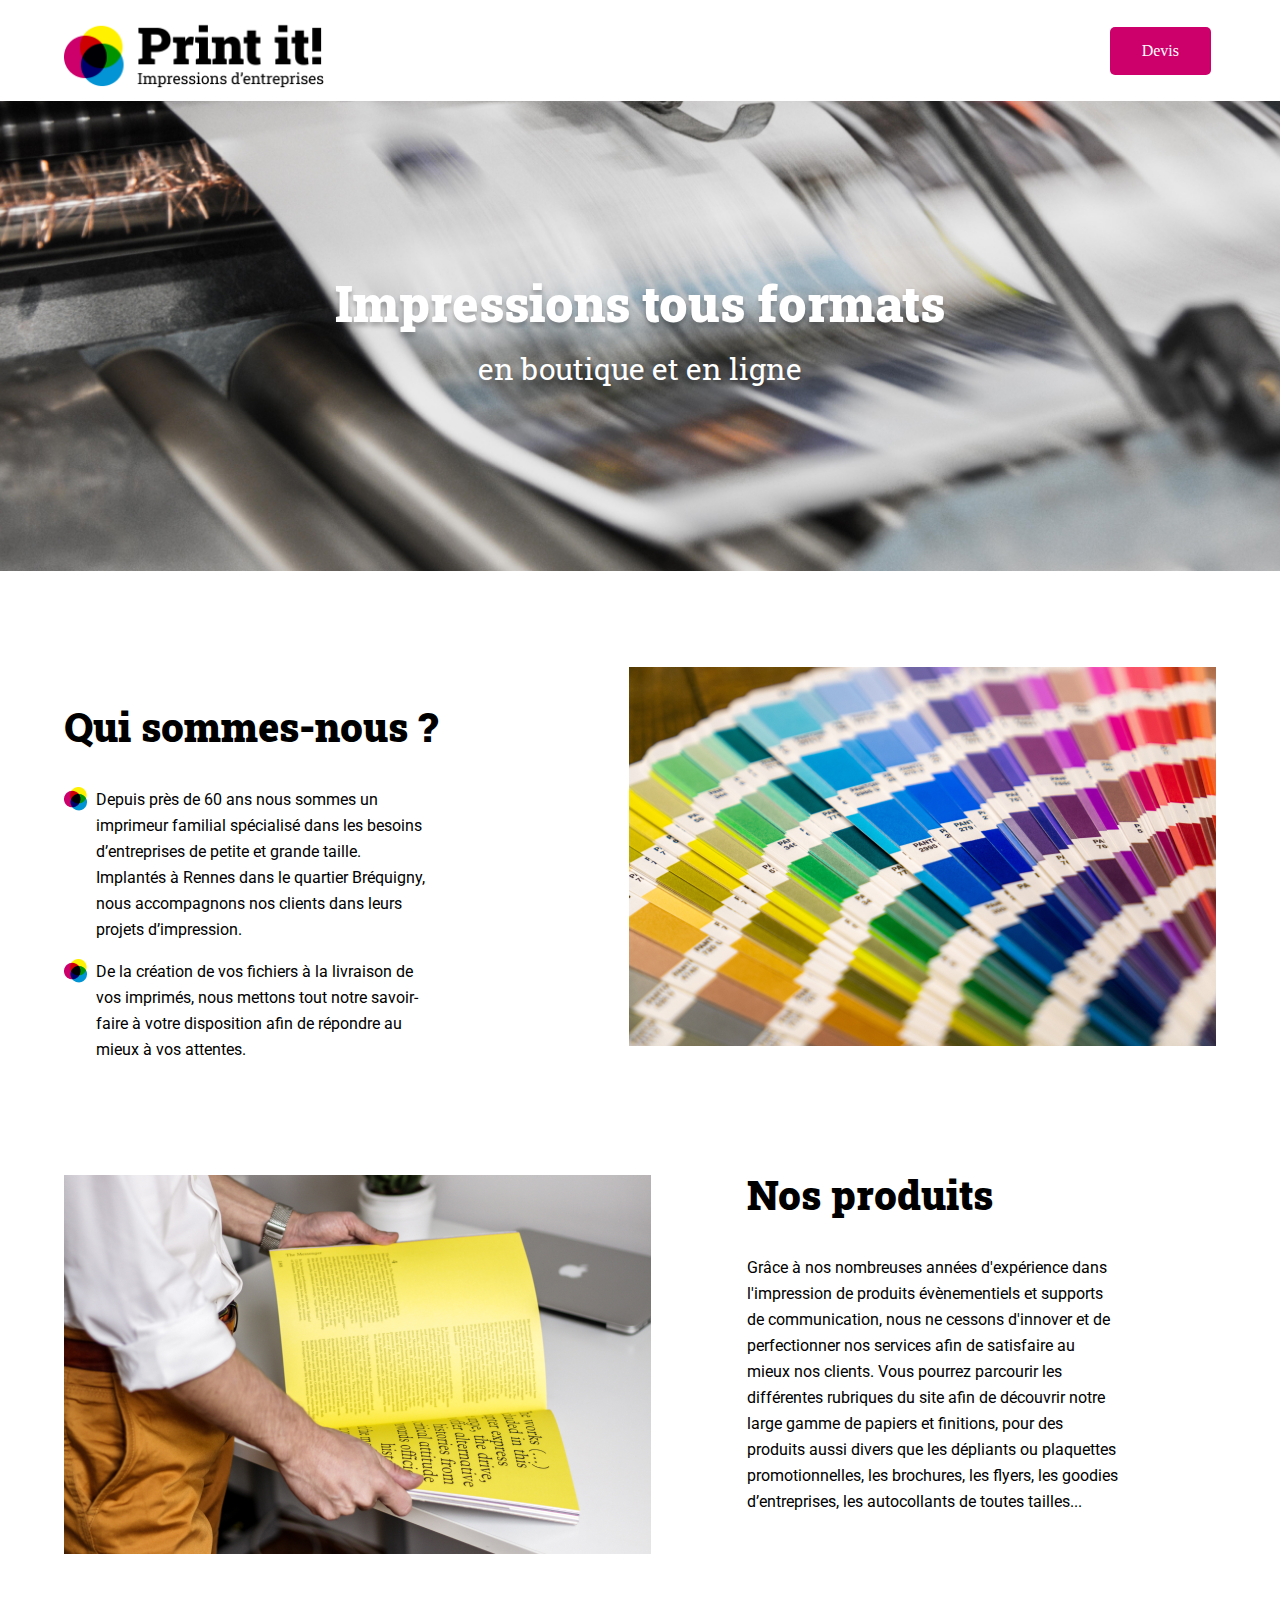
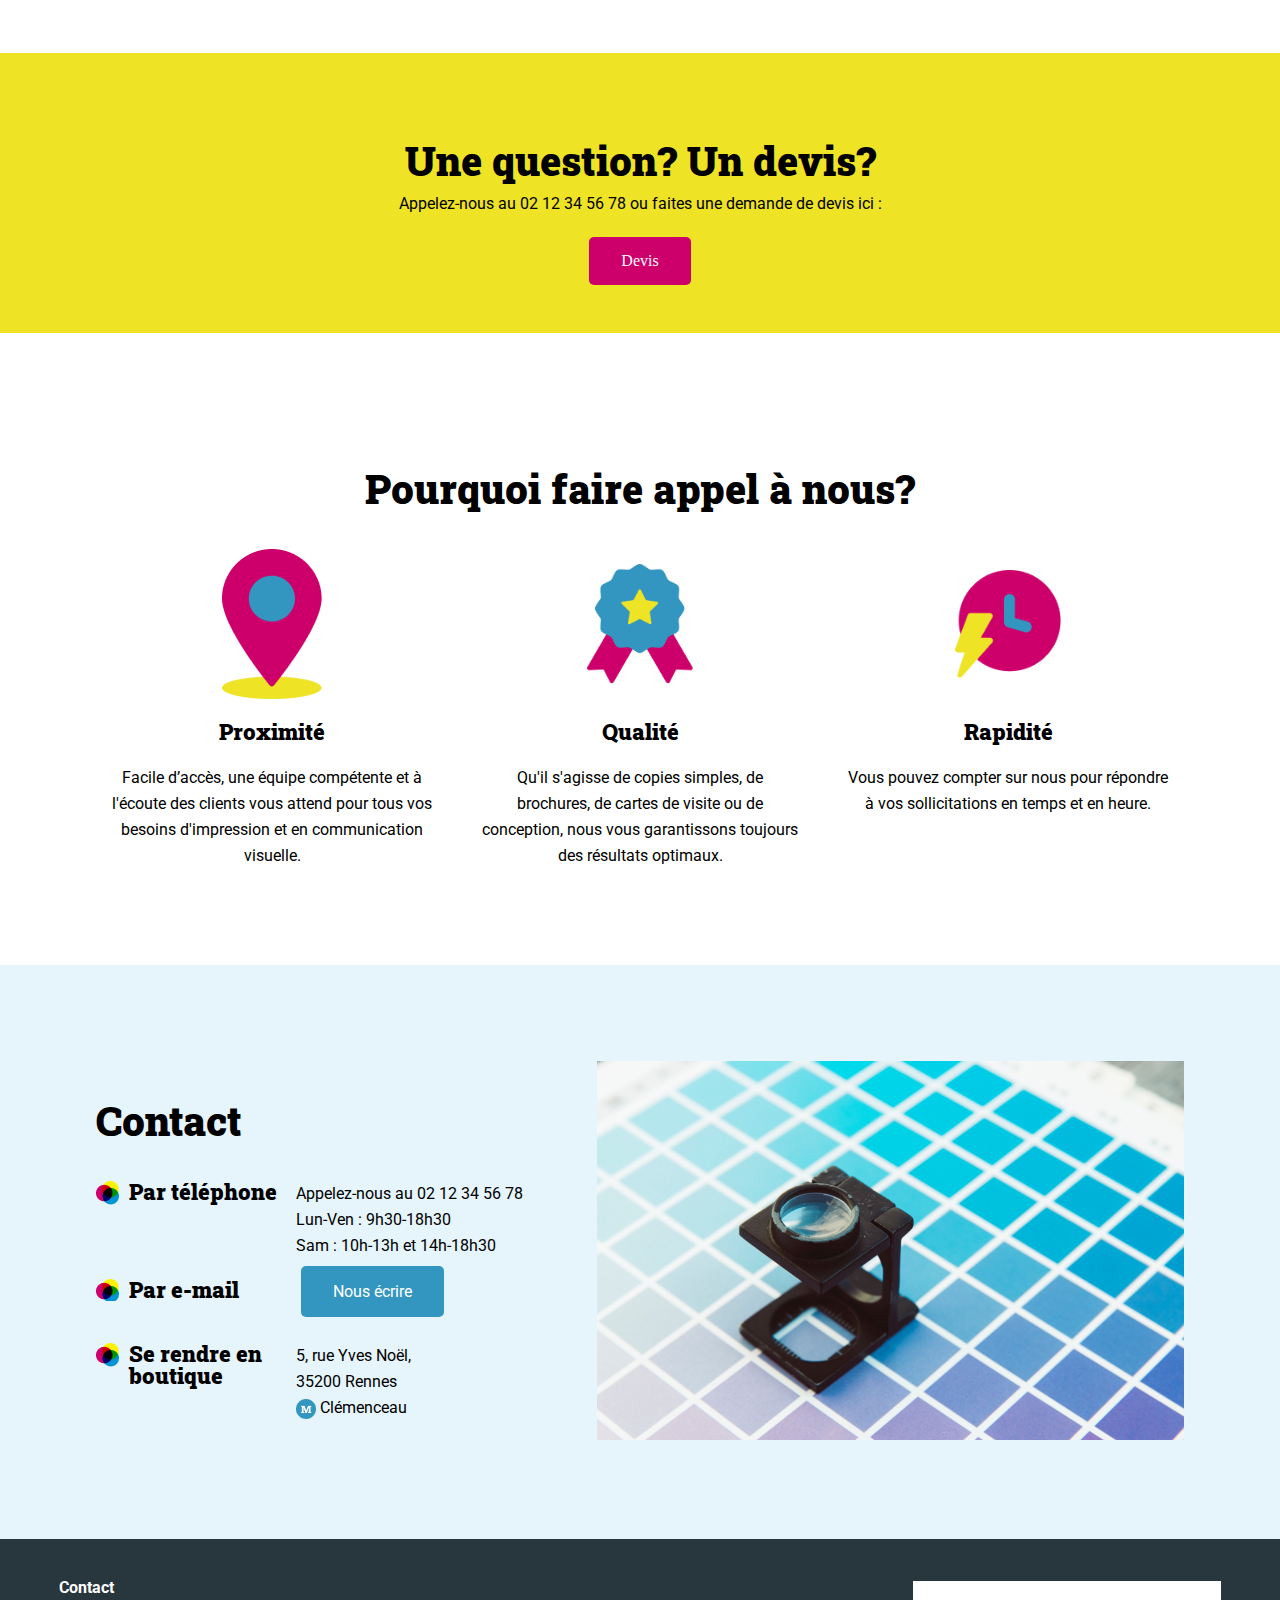
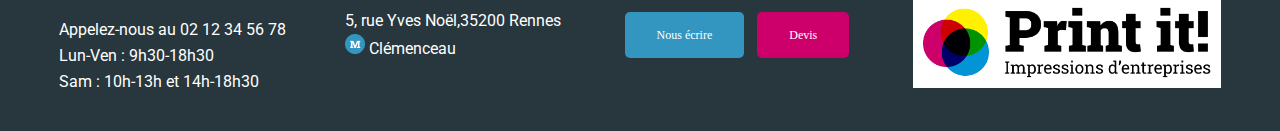
==== index.html @ ba972d12 "Premier commit" ====
<!DOCTYPE html>
<html lang="fr">
<head>
	<meta charset="UTF-8">
	<meta name="viewport" content="width=device-width, initial-scale=1.0">
	<title>Print it ! - Impressions d'entreprise</title>
	<link rel="stylesheet" href="./assets/style.css">
	<link rel="preconnect" href="https://fonts.googleapis.com">
	<link rel="preconnect" href="https://fonts.gstatic.com" crossorigin>
	<link href="https://fonts.googleapis.com/css2?family=Roboto:wght@400;700&family=Roboto+Slab:wght@400;900&display=swap" rel="stylesheet">
</head>
<body>
<header class="container">
	<h1>
		<img class="logo" src="./assets/images/logo.png" alt="Print it ! Impressions d'entreprises" >
	</h1>
	<a class="btn devis" href="mailto:contact@print-it.tld">Devis</a>
</header>
<main>
	<div id="banner">
		<img class="banner-img" src="./assets/images/slideshow/slide1.jpg" alt="Banner Print-it">
		<p>Impressions tous formats <span>en boutique et en ligne</span></p>
		<div class="dots">
		</div>
	</div>
	<section id="about-us" class="container">
		<div>
			<h2>Qui sommes-nous ?</h2>
			<ul>
				<li>Depuis près de 60 ans nous sommes un imprimeur familial spécialisé dans les besoins d’entreprises de petite et grande taille. Implantés à Rennes dans le quartier Bréquigny, nous accompagnons nos clients dans leurs projets d’impression.</li>
				<li>De la création de vos fichiers à la livraison de vos imprimés, nous mettons tout notre savoir-faire à votre disposition afin de répondre au mieux à vos attentes.</li>
			</ul>
		</div>
		<aside>
			<img src="./assets/images/colors.jpg" alt="palette multicolore">
		</aside>
	</section>
	<section id="products" class="container">
		<div>
			<h2>Nos produits</h2>
			<p>Grâce à nos nombreuses années d'expérience dans l'impression de produits évènementiels et supports de communication, nous ne cessons d'innover et de perfectionner nos services afin de satisfaire au mieux nos clients. Vous pourrez parcourir les différentes rubriques du site afin de découvrir notre large gamme de papiers et finitions, pour des produits aussi divers que les dépliants ou plaquettes promotionnelles, les brochures, les flyers, les goodies d’entreprises, les autocollants de toutes tailles... </p>
		</div>
		<aside>
			<img src="./assets/images/yellow-book.jpg" alt="Imprimeur avec un livre jaune dans les mains">
		</aside>

	</section>
	<section id="question" class="bg-yellow">
		<h2>Une question? Un devis?</h2>
		<p>Appelez-nous au 02 12 34 56 78 ou faites une demande de devis ici :</p>
		<a href="mailto:contact@print-it.tld" class="btn devis">Devis</a>
	</section>
	<section id="why-us" class="container">
		<h2>Pourquoi faire appel à nous?</h2>
		<div>
			<article>
				<img src="./assets/images/proximity-icon.png" alt="Icone Proximité">
				<h3>Proximité</h3>
				<p>Facile d’accès, une équipe compétente et à l'écoute des clients vous attend pour tous vos besoins d'impression et en communication visuelle.</p>
			</article>
			<article>
				<img src="./assets/images/quality-icon.png" alt="Icone Qualité">
				<h3>Qualité</h3>
				<p>Qu'il s'agisse de copies simples, de brochures, de cartes de visite ou de conception, nous vous garantissons toujours des résultats optimaux.</p>
			</article>
			<article>
				<img src="./assets/images/speedy-icon.png" alt="Rapidité Qualité">
				<h3>Rapidité</h3>
				<p>Vous pouvez compter sur nous pour répondre à vos sollicitations en temps et en heure.</p>
			</article>
		</div>
	</section>
	<section id="contact" class="bg-lightblue">
		<div class="container">
			<div>
				<h2>Contact</h2>
				<div>
					<h3>Par téléphone</h3>
					<ul>
						<li>Appelez-nous au 02 12 34 56 78</li>
						<li>Lun-Ven : 9h30-18h30</li>
						<li>Sam : 10h-13h et 14h-18h30</li>
					</ul>
				</div>
				<div>
					<h3>Par e-mail</h3>
					<p>
						<a href="mailto:contact@print-it.tld" class="btn">Nous écrire</a>
					</p>
				</div>
				<div>
					<h3>Se rendre en boutique</h3>
					<p>5, rue Yves Noël,<br>
						35200 Rennes<br>
						<img class="inline-icon" src="./assets/images/metro.png" alt="metro"/> Clémenceau</p>
				</div>
			</div>
			<div>
				<img src="./assets/images/magnifying-glass.jpg" alt="Loupe avec palette bleue">
			</div>

		</div>
	</section>
</main>
<footer>
	<div>
		<p class="footer-contact">Contact</p>
		<ul>
			<li>Appelez-nous au 02 12 34 56 78</li>
			<li>Lun-Ven : 9h30-18h30</li>
			<li>Sam : 10h-13h et 14h-18h30</li>
		</ul>
	</div>
	<div>
		<p>5, rue Yves Noël,35200 Rennes<br>
			<img src="./assets/images/metro.png" alt="metro"/> Clémenceau</p>
	</div>
	<div>
		<a href="mailto:contact@print-it.tld" class="btn">Nous écrire</a>
		<a href="mailto:contact@print-it.tld?subject=Demande&nbsp;de&nbsp;devis" class="btn devis">Devis</a>
	</div>
	<div>
		<img class="footer-logo" src="./assets/images/logo.png" alt="Print it ! Impressions d'entreprises" >
	</div>
</footer>
<script src="./assets/script.js"></script>
</body>
</html>
---- assets/style.css ----
/* variables declaration */
:root {
	--primary-color: #3396C0;
	--secondary-color: #CD006B;
	--third-color: #EEE325;
}

/* Reset CSS */
* {
	-webkit-box-sizing: border-box;
	-moz-box-sizing: border-box;
	box-sizing: border-box;
}
html, body, div, span, applet, object, iframe,
h1, h2, h3, h4, h5, h6, p, blockquote, pre,
a, abbr, acronym, address, big, cite, code,
del, dfn, em, img, ins, kbd, q, s, samp,
small, strike, strong, sub, sup, tt, var,
b, u, i, center,
dl, dt, dd, ol, ul, li,
fieldset, form, label, legend,
table, caption, tbody, tfoot, thead, tr, th, td,
article, aside, canvas, details, embed,
figure, figcaption, footer, header, hgroup,
menu, nav, output, ruby, section, summary,
time, mark, audio, video {
	margin: 0;
	padding: 0;
	border: 0;
	font: inherit;
	font-size: 100%;
	vertical-align: baseline;
}
/* HTML5 display-role reset for older browsers */
article, aside, details, figcaption, figure,
footer, header, hgroup, menu, nav, section {
	display: block;
}
body {
	line-height: 1;
}
ol, ul {
	list-style: none;
}
blockquote, q {
	quotes: none;
}
blockquote:before, blockquote:after,
q:before, q:after {
	content: none;
}
table {
	border-collapse: collapse;
	border-spacing: 0;
}
body {

}
section {
	margin-block: 6em;
}
h2 {
	font-family: 'Roboto Slab', sans-serif;
	font-size: 40px;
	font-weight: 900;
	margin-block: 1em;
}
h3{
	font-family: 'Roboto Slab', sans-serif;
	font-size: 22px;
	font-weight: 900;
	margin-block: 1em;
}

p, li {
	font-family: Roboto, sans-serif;
	font-size: 16px;
	line-height: 26px;
}
.container {
	max-width: 1440px;
	margin-inline:auto;
	padding-inline: 5%;
}
header {
	display: flex;
	justify-content: space-between;
	align-items: center;
}
.logo{
	width: 260px;
	margin-block: 10px;
}

.btn {
	background-color: var(--primary-color) ;
	padding: 16px 32px;
	margin-inline:5px;
	border-radius: 5px;
	color: white;
	text-decoration: none;
}
.devis {
	background-color: var(--secondary-color);
}

#banner {
	display: flex;
	flex-direction: column;
	align-items: center;
	justify-content: center;
	width: 100%;
	min-height: 470px;
	position: relative;
}
.banner-img {
	position: absolute;
	width: 100%;
	height: 100%;
	z-index: -1;
	object-fit: cover;
	object-position: center;
}
/* Code CSS en prévision de l'ajout d'un carousel pour la bannière */
/* Gestion des fleches du carrousel */
#banner .arrow {
	position: absolute;
}
#banner .arrow_left {
	left: 10px;
}
#banner .arrow_right {
	right: 10px;
}
/* Gestion des points du carrousel */
.dots {
	position: absolute;
	bottom: 40px;
	display: flex;
}
.dot {
	margin-inline: 5px;
	width: 13px;
	height: 13px;
	background-color: #ffffff00;
	border: 3px solid #fff;
	border-radius: 100%;
	box-shadow: 0 4px 4px rgba(0, 0, 0, 0.25);;
}
.dot_selected {
	background-color: #fff;
}
/* Fin du code CSS pour le carousel */
#banner p {
	font-family: 'Roboto Slab', sans-serif;
	font-weight: 900;
	font-size: 50px;
	line-height: 66px;
	color: white;
	text-shadow: 0 4px 4px rgba(0, 0, 0, 0.25);
	text-align: center;
}
#banner span {
	display: block;
	font-weight: 400;
	font-size: 30px;
}
#about-us {
	display: flex;
}
#about-us article, #about-us aside {
	flex:1;
}
#about-us li {
	background: url("./images/tricolor-icon.png") no-repeat left top;
	font-size: 16px;
	line-height: 26px;
	padding-left:2em;
	width: 65%;
	margin-bottom: 1em;

}

#products {
	display: flex;
	align-items: flex-start;
	flex-direction: row-reverse;
}
#products div, #products aside {
	flex:1;
}
#products div {
	padding: 0 6em;
}
#products h2 {
	margin-top: 0;
}
.bg-yellow {
	background-color: var(--third-color);
}
#question {
	display: flex;
	flex-direction: column;
	align-items: center;
	padding-block: 3em;
}
#question h2 {
	margin-bottom: 10px;
}
#question p {
	margin-bottom: 20px;
}

#why-us {
	display: flex;
	flex-direction: column;
	text-align: center;
}
#why-us > div{
	display: flex;
	justify-content: space-evenly;
}
#why-us article {
	max-width: 320px;
	display: flex;
	flex-direction: column;
}
#why-us img {
	width: 33%;
	height: 150px;
	text-align: center;
	margin-inline: auto;
	margin-block: 0;
	object-fit: contain;
}

.bg-lightblue{
	background-color: #E6F4FB;
}
#contact {
	margin-bottom: 0;
}
#contact article, #contact div {
	flex:1;
}


#contact .container {
	flex-direction: row;
	display: flex;
	padding: 6em ;
}

#contact .container > div > div {
	display: flex;
	padding-bottom: 20px;
}

#contact h3 {
	margin-top: 0;
	background: url("./images/tricolor-icon.png") no-repeat left top;
	padding-left:1.5em;
	width: 200px;
}
.inline-icon {
	vertical-align: middle;
}
footer {
	background-color: #28363D;
	color: white;
	display: flex;
	padding-block: 3em;
	justify-content: space-evenly;
	font-size: 12px;
	align-items: center;
}
footer div {

	position: relative;
}
.footer-logo {
	background-color: white;
	max-width: 308px;
	padding: 10px;
}
.footer-contact {
	margin-bottom: 1em;
	font-weight: 700;
	font-size: 16px;

}

@media all and (max-width: 1250px) {
	#contact > article {
		flex: 2;
	}
}
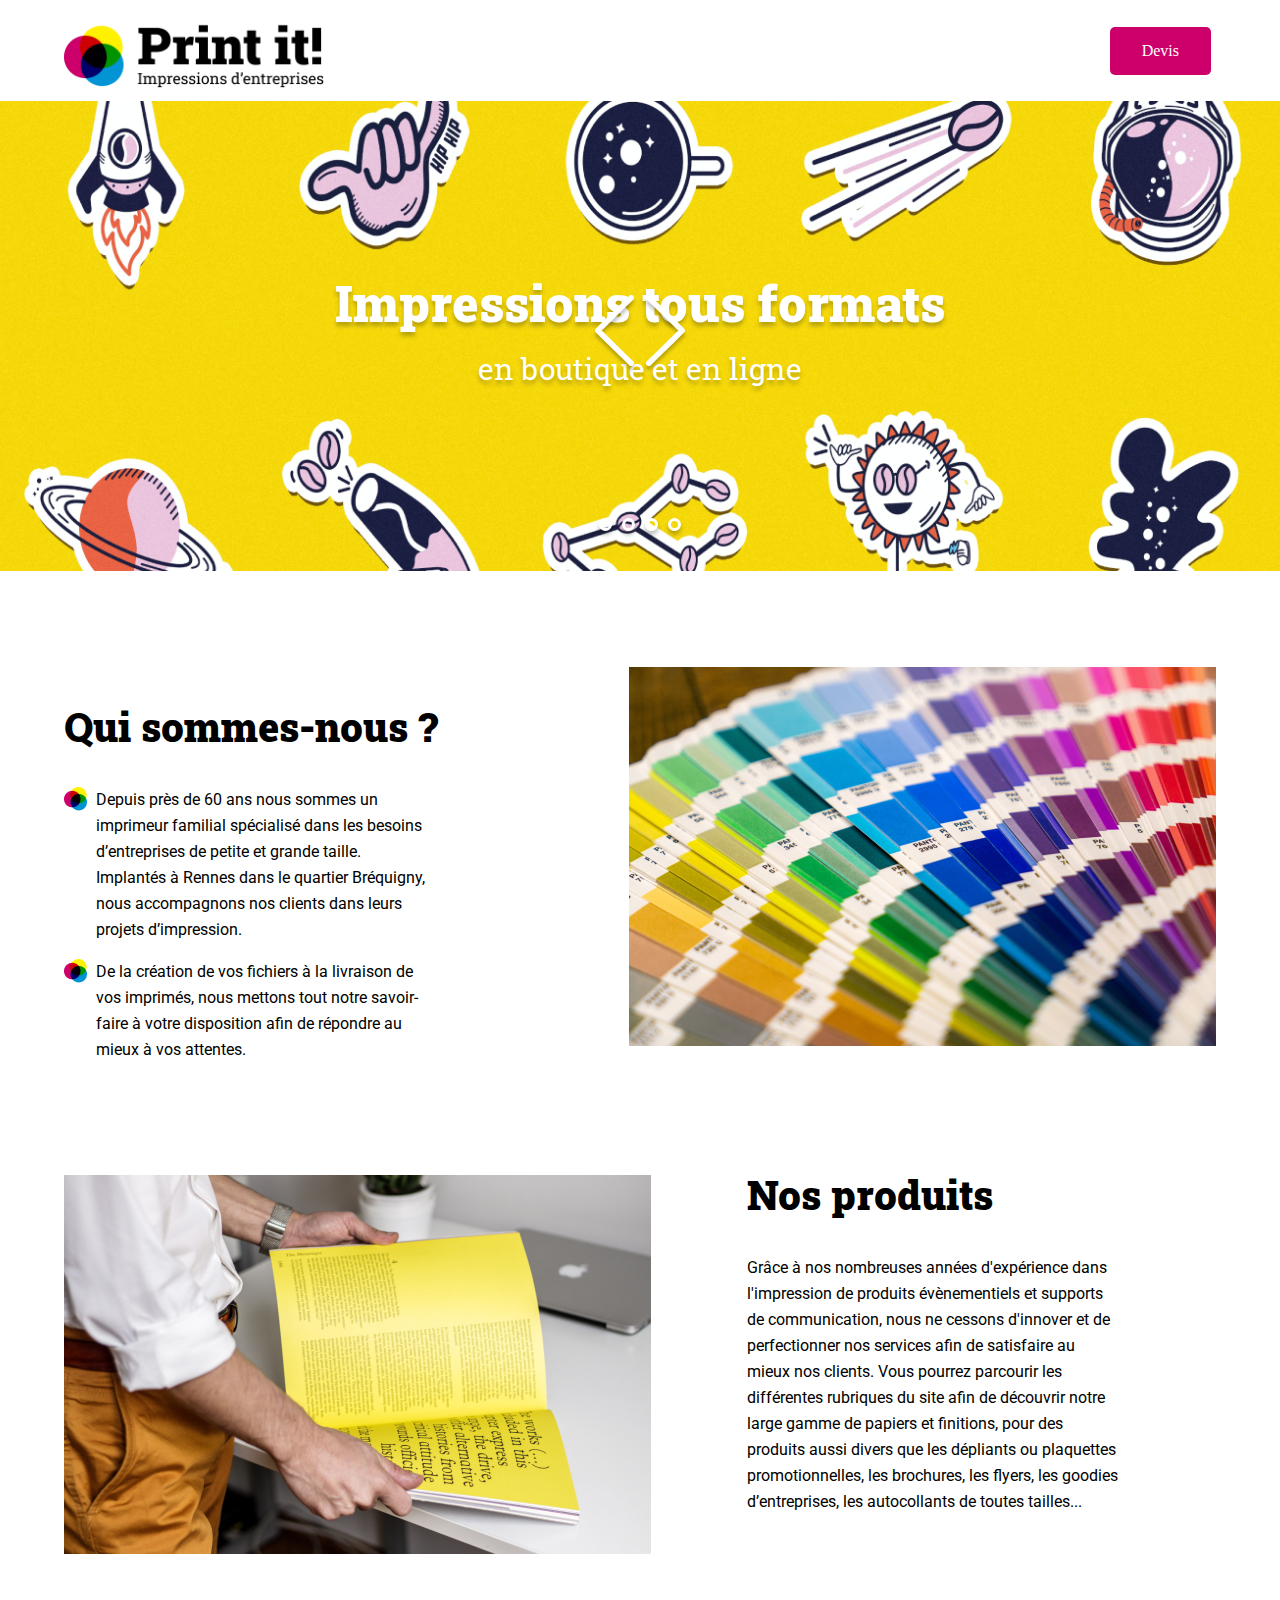
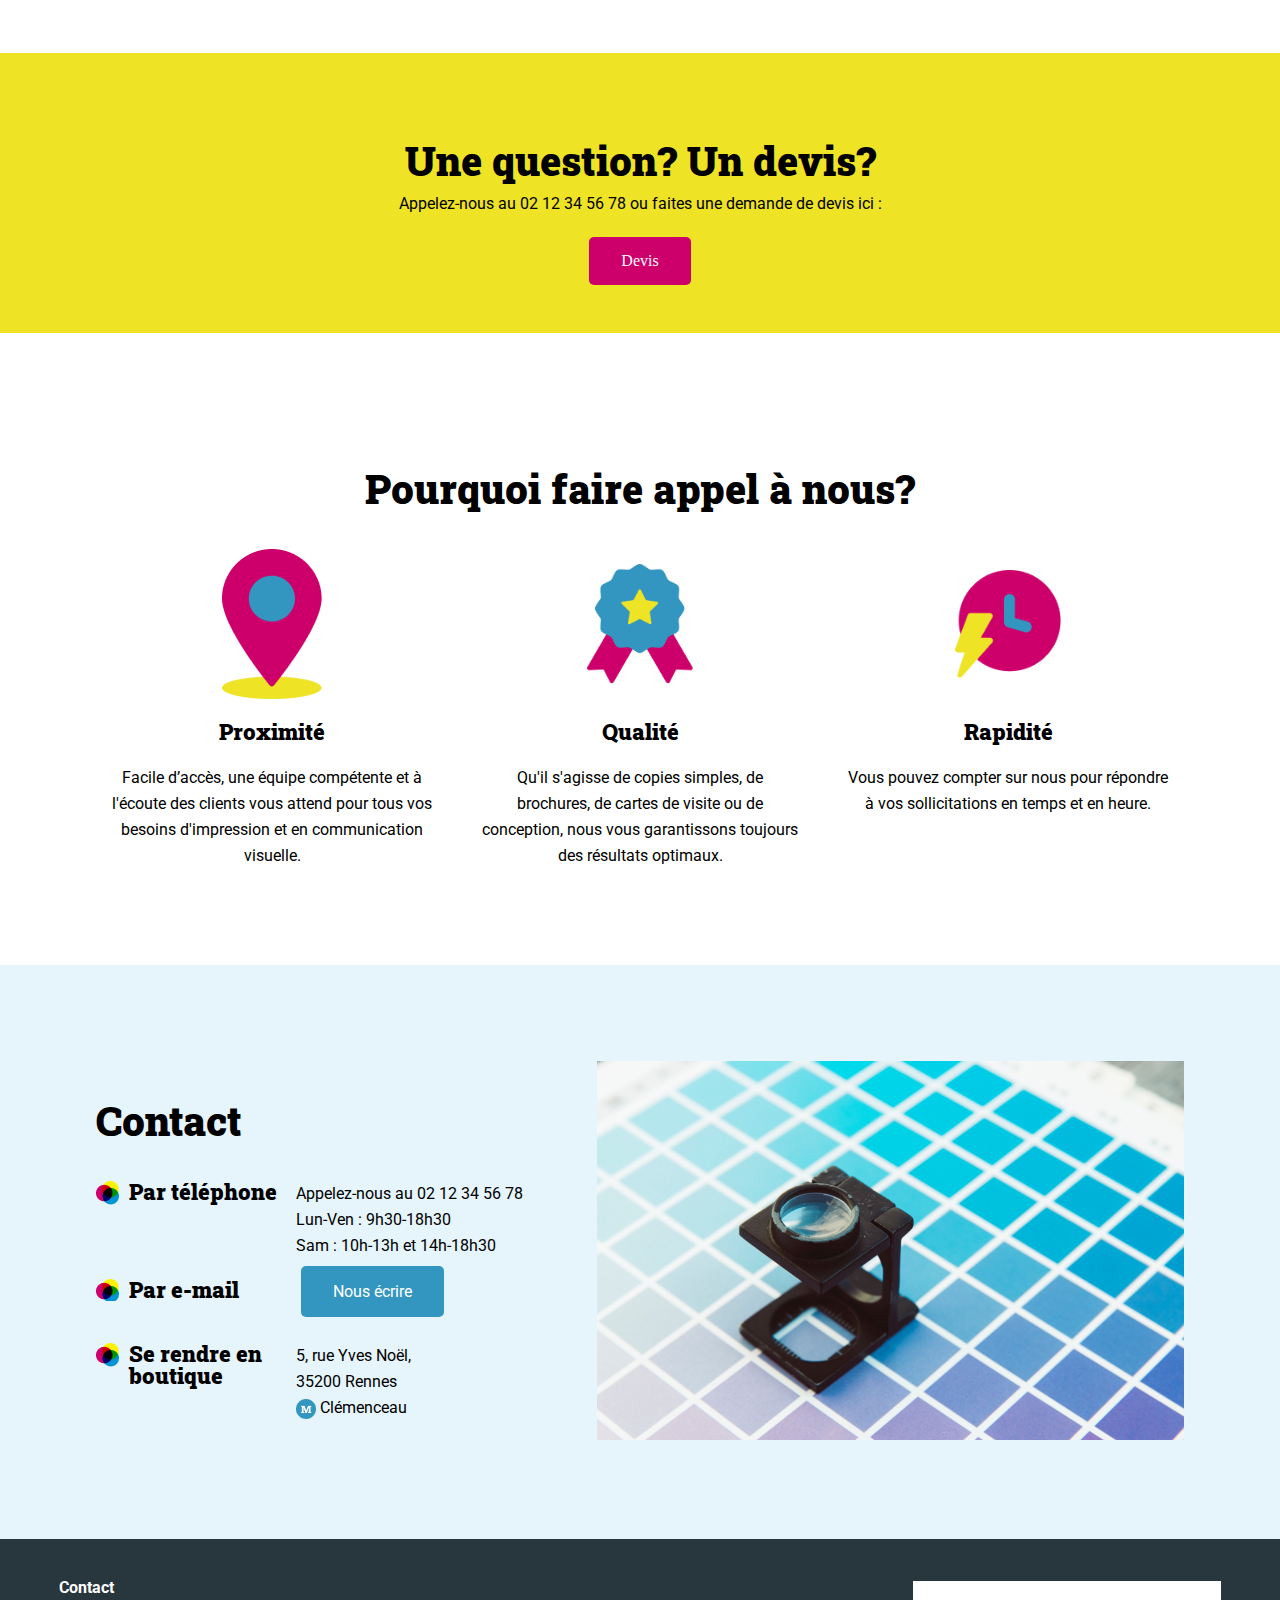
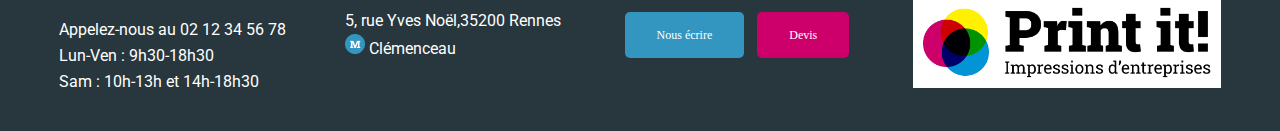
==== commit dc2f13a7: "nettoyage projet" ====
--- a/index.html
+++ b/index.html
@@ -1,128 +1,225 @@
 <!DOCTYPE html>
 <html lang="fr">
-<head>
-	<meta charset="UTF-8">
-	<meta name="viewport" content="width=device-width, initial-scale=1.0">
-	<title>Print it ! - Impressions d'entreprise</title>
-	<link rel="stylesheet" href="./assets/style.css">
-	<link rel="preconnect" href="https://fonts.googleapis.com">
-	<link rel="preconnect" href="https://fonts.gstatic.com" crossorigin>
-	<link href="https://fonts.googleapis.com/css2?family=Roboto:wght@400;700&family=Roboto+Slab:wght@400;900&display=swap" rel="stylesheet">
-</head>
-<body>
-<header class="container">
-	<h1>
-		<img class="logo" src="./assets/images/logo.png" alt="Print it ! Impressions d'entreprises" >
-	</h1>
-	<a class="btn devis" href="mailto:contact@print-it.tld">Devis</a>
-</header>
-<main>
-	<div id="banner">
-		<img class="banner-img" src="./assets/images/slideshow/slide1.jpg" alt="Banner Print-it">
-		<p>Impressions tous formats <span>en boutique et en ligne</span></p>
-		<div class="dots">
-		</div>
-	</div>
-	<section id="about-us" class="container">
-		<div>
-			<h2>Qui sommes-nous ?</h2>
-			<ul>
-				<li>Depuis près de 60 ans nous sommes un imprimeur familial spécialisé dans les besoins d’entreprises de petite et grande taille. Implantés à Rennes dans le quartier Bréquigny, nous accompagnons nos clients dans leurs projets d’impression.</li>
-				<li>De la création de vos fichiers à la livraison de vos imprimés, nous mettons tout notre savoir-faire à votre disposition afin de répondre au mieux à vos attentes.</li>
-			</ul>
-		</div>
-		<aside>
-			<img src="./assets/images/colors.jpg" alt="palette multicolore">
-		</aside>
-	</section>
-	<section id="products" class="container">
-		<div>
-			<h2>Nos produits</h2>
-			<p>Grâce à nos nombreuses années d'expérience dans l'impression de produits évènementiels et supports de communication, nous ne cessons d'innover et de perfectionner nos services afin de satisfaire au mieux nos clients. Vous pourrez parcourir les différentes rubriques du site afin de découvrir notre large gamme de papiers et finitions, pour des produits aussi divers que les dépliants ou plaquettes promotionnelles, les brochures, les flyers, les goodies d’entreprises, les autocollants de toutes tailles... </p>
-		</div>
-		<aside>
-			<img src="./assets/images/yellow-book.jpg" alt="Imprimeur avec un livre jaune dans les mains">
-		</aside>
+  <head>
+    <meta charset="UTF-8" />
+    <meta name="viewport" content="width=device-width, initial-scale=1.0" />
+    <title>Print it ! - Impressions d'entreprise</title>
+    <link rel="stylesheet" href="./assets/style.css" />
+    <link rel="preconnect" href="https://fonts.googleapis.com" />
+    <link rel="preconnect" href="https://fonts.gstatic.com" crossorigin />
+    <link
+      href="https://fonts.googleapis.com/css2?family=Roboto:wght@400;700&family=Roboto+Slab:wght@400;900&display=swap"
+      rel="stylesheet"
+    />
+  </head>
+  <body>
+    <header class="container">
+      <h1>
+        <img
+          class="logo"
+          src="./assets/images/logo.png"
+          alt="Print it ! Impressions d'entreprises"
+        />
+      </h1>
+      <a class="btn devis" href="mailto:contact@print-it.tld">Devis</a>
+    </header>
+    <main>
+      <div id="banner">
+        <img
+          class="banner-img"
+          src="./assets/images/slideshow/slide1.jpg"
+          alt="Banner Print-it"
+        />
+        <img
+          class="banner-img"
+          src="./assets/images/slideshow/slide2.jpg"
+          alt="Banner Print-it"
+        />
+        <img
+          class="banner-img"
+          src="./assets/images/slideshow/slide3.jpg"
+          alt="Banner Print-it"
+        />
+        <img
+          class="banner-img"
+          src="./assets/images/slideshow/slide4.png"
+          alt="Banner Print-it"
+        />
+        <p>Impressions tous formats <span>en boutique et en ligne</span></p>
 
-	</section>
-	<section id="question" class="bg-yellow">
-		<h2>Une question? Un devis?</h2>
-		<p>Appelez-nous au 02 12 34 56 78 ou faites une demande de devis ici :</p>
-		<a href="mailto:contact@print-it.tld" class="btn devis">Devis</a>
-	</section>
-	<section id="why-us" class="container">
-		<h2>Pourquoi faire appel à nous?</h2>
-		<div>
-			<article>
-				<img src="./assets/images/proximity-icon.png" alt="Icone Proximité">
-				<h3>Proximité</h3>
-				<p>Facile d’accès, une équipe compétente et à l'écoute des clients vous attend pour tous vos besoins d'impression et en communication visuelle.</p>
-			</article>
-			<article>
-				<img src="./assets/images/quality-icon.png" alt="Icone Qualité">
-				<h3>Qualité</h3>
-				<p>Qu'il s'agisse de copies simples, de brochures, de cartes de visite ou de conception, nous vous garantissons toujours des résultats optimaux.</p>
-			</article>
-			<article>
-				<img src="./assets/images/speedy-icon.png" alt="Rapidité Qualité">
-				<h3>Rapidité</h3>
-				<p>Vous pouvez compter sur nous pour répondre à vos sollicitations en temps et en heure.</p>
-			</article>
-		</div>
-	</section>
-	<section id="contact" class="bg-lightblue">
-		<div class="container">
-			<div>
-				<h2>Contact</h2>
-				<div>
-					<h3>Par téléphone</h3>
-					<ul>
-						<li>Appelez-nous au 02 12 34 56 78</li>
-						<li>Lun-Ven : 9h30-18h30</li>
-						<li>Sam : 10h-13h et 14h-18h30</li>
-					</ul>
-				</div>
-				<div>
-					<h3>Par e-mail</h3>
-					<p>
-						<a href="mailto:contact@print-it.tld" class="btn">Nous écrire</a>
-					</p>
-				</div>
-				<div>
-					<h3>Se rendre en boutique</h3>
-					<p>5, rue Yves Noël,<br>
-						35200 Rennes<br>
-						<img class="inline-icon" src="./assets/images/metro.png" alt="metro"/> Clémenceau</p>
-				</div>
-			</div>
-			<div>
-				<img src="./assets/images/magnifying-glass.jpg" alt="Loupe avec palette bleue">
-			</div>
+        <div class="arrow">
+          <img class="arrow_left" src="./assets/images/arrow_left.png" alt="" />
+          <img
+            class="arrow_right"
+            src="./assets/images/arrow_right.png"
+            alt=""
+          />
+        </div>
+        <div class="dots">
+          <span class="dot"></span>
+          <span class="dot"></span>
+          <span class="dot"></span>
+          <span class="dot"></span>
+        </div>
+      </div>
 
-		</div>
-	</section>
-</main>
-<footer>
-	<div>
-		<p class="footer-contact">Contact</p>
-		<ul>
-			<li>Appelez-nous au 02 12 34 56 78</li>
-			<li>Lun-Ven : 9h30-18h30</li>
-			<li>Sam : 10h-13h et 14h-18h30</li>
-		</ul>
-	</div>
-	<div>
-		<p>5, rue Yves Noël,35200 Rennes<br>
-			<img src="./assets/images/metro.png" alt="metro"/> Clémenceau</p>
-	</div>
-	<div>
-		<a href="mailto:contact@print-it.tld" class="btn">Nous écrire</a>
-		<a href="mailto:contact@print-it.tld?subject=Demande&nbsp;de&nbsp;devis" class="btn devis">Devis</a>
-	</div>
-	<div>
-		<img class="footer-logo" src="./assets/images/logo.png" alt="Print it ! Impressions d'entreprises" >
-	</div>
-</footer>
-<script src="./assets/script.js"></script>
-</body>
+      <section id="about-us" class="container">
+        <div>
+          <h2>Qui sommes-nous ?</h2>
+          <ul>
+            <li>
+              Depuis près de 60 ans nous sommes un imprimeur familial spécialisé
+              dans les besoins d’entreprises de petite et grande taille.
+              Implantés à Rennes dans le quartier Bréquigny, nous accompagnons
+              nos clients dans leurs projets d’impression.
+            </li>
+            <li>
+              De la création de vos fichiers à la livraison de vos imprimés,
+              nous mettons tout notre savoir-faire à votre disposition afin de
+              répondre au mieux à vos attentes.
+            </li>
+          </ul>
+        </div>
+        <aside>
+          <img src="./assets/images/colors.jpg" alt="palette multicolore" />
+        </aside>
+      </section>
+      <section id="products" class="container">
+        <div>
+          <h2>Nos produits</h2>
+          <p>
+            Grâce à nos nombreuses années d'expérience dans l'impression de
+            produits évènementiels et supports de communication, nous ne cessons
+            d'innover et de perfectionner nos services afin de satisfaire au
+            mieux nos clients. Vous pourrez parcourir les différentes rubriques
+            du site afin de découvrir notre large gamme de papiers et finitions,
+            pour des produits aussi divers que les dépliants ou plaquettes
+            promotionnelles, les brochures, les flyers, les goodies
+            d’entreprises, les autocollants de toutes tailles...
+          </p>
+        </div>
+        <aside>
+          <img
+            src="./assets/images/yellow-book.jpg"
+            alt="Imprimeur avec un livre jaune dans les mains"
+          />
+        </aside>
+      </section>
+      <section id="question" class="bg-yellow">
+        <h2>Une question? Un devis?</h2>
+        <p>
+          Appelez-nous au 02 12 34 56 78 ou faites une demande de devis ici :
+        </p>
+        <a href="mailto:contact@print-it.tld" class="btn devis">Devis</a>
+      </section>
+      <section id="why-us" class="container">
+        <h2>Pourquoi faire appel à nous?</h2>
+        <div>
+          <article>
+            <img
+              src="./assets/images/proximity-icon.png"
+              alt="Icone Proximité"
+            />
+            <h3>Proximité</h3>
+            <p>
+              Facile d’accès, une équipe compétente et à l'écoute des clients
+              vous attend pour tous vos besoins d'impression et en communication
+              visuelle.
+            </p>
+          </article>
+          <article>
+            <img src="./assets/images/quality-icon.png" alt="Icone Qualité" />
+            <h3>Qualité</h3>
+            <p>
+              Qu'il s'agisse de copies simples, de brochures, de cartes de
+              visite ou de conception, nous vous garantissons toujours des
+              résultats optimaux.
+            </p>
+          </article>
+          <article>
+            <img src="./assets/images/speedy-icon.png" alt="Rapidité Qualité" />
+            <h3>Rapidité</h3>
+            <p>
+              Vous pouvez compter sur nous pour répondre à vos sollicitations en
+              temps et en heure.
+            </p>
+          </article>
+        </div>
+      </section>
+      <section id="contact" class="bg-lightblue">
+        <div class="container">
+          <div>
+            <h2>Contact</h2>
+            <div>
+              <h3>Par téléphone</h3>
+              <ul>
+                <li>Appelez-nous au 02 12 34 56 78</li>
+                <li>Lun-Ven : 9h30-18h30</li>
+                <li>Sam : 10h-13h et 14h-18h30</li>
+              </ul>
+            </div>
+            <div>
+              <h3>Par e-mail</h3>
+              <p>
+                <a href="mailto:contact@print-it.tld" class="btn"
+                  >Nous écrire</a
+                >
+              </p>
+            </div>
+            <div>
+              <h3>Se rendre en boutique</h3>
+              <p>
+                5, rue Yves Noël,<br />
+                35200 Rennes<br />
+                <img
+                  class="inline-icon"
+                  src="./assets/images/metro.png"
+                  alt="metro"
+                />
+                Clémenceau
+              </p>
+            </div>
+          </div>
+          <div>
+            <img
+              src="./assets/images/magnifying-glass.jpg"
+              alt="Loupe avec palette bleue"
+            />
+          </div>
+        </div>
+      </section>
+    </main>
+    <footer>
+      <div>
+        <p class="footer-contact">Contact</p>
+        <ul>
+          <li>Appelez-nous au 02 12 34 56 78</li>
+          <li>Lun-Ven : 9h30-18h30</li>
+          <li>Sam : 10h-13h et 14h-18h30</li>
+        </ul>
+      </div>
+      <div>
+        <p>
+          5, rue Yves Noël,35200 Rennes<br />
+          <img src="./assets/images/metro.png" alt="metro" /> Clémenceau
+        </p>
+      </div>
+      <div>
+        <a href="mailto:contact@print-it.tld" class="btn">Nous écrire</a>
+        <a
+          href="mailto:contact@print-it.tld?subject=Demande&nbsp;de&nbsp;devis"
+          class="btn devis"
+          >Devis</a
+        >
+      </div>
+      <div>
+        <img
+          class="footer-logo"
+          src="./assets/images/logo.png"
+          alt="Print it ! Impressions d'entreprises"
+        />
+      </div>
+    </footer>
+    <script src="./assets/script.js"></script>
+  </body>
 </html>
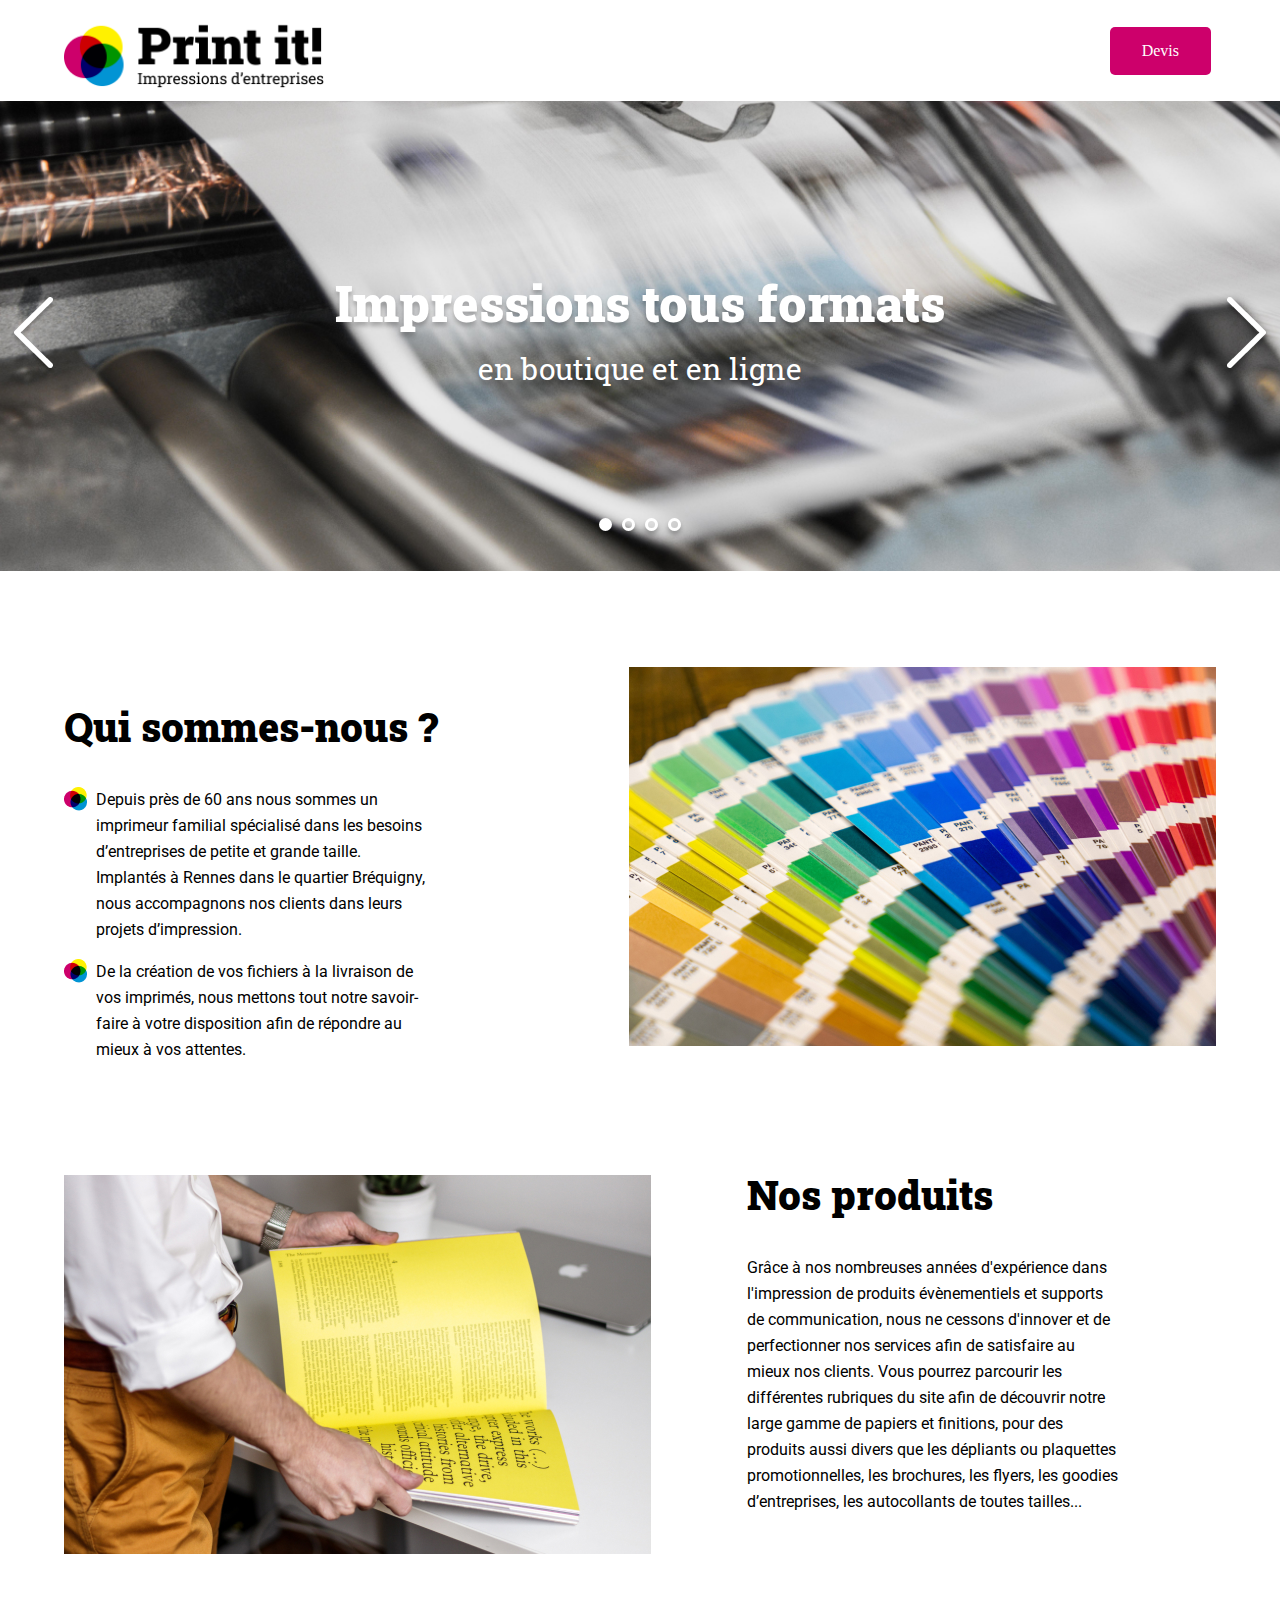
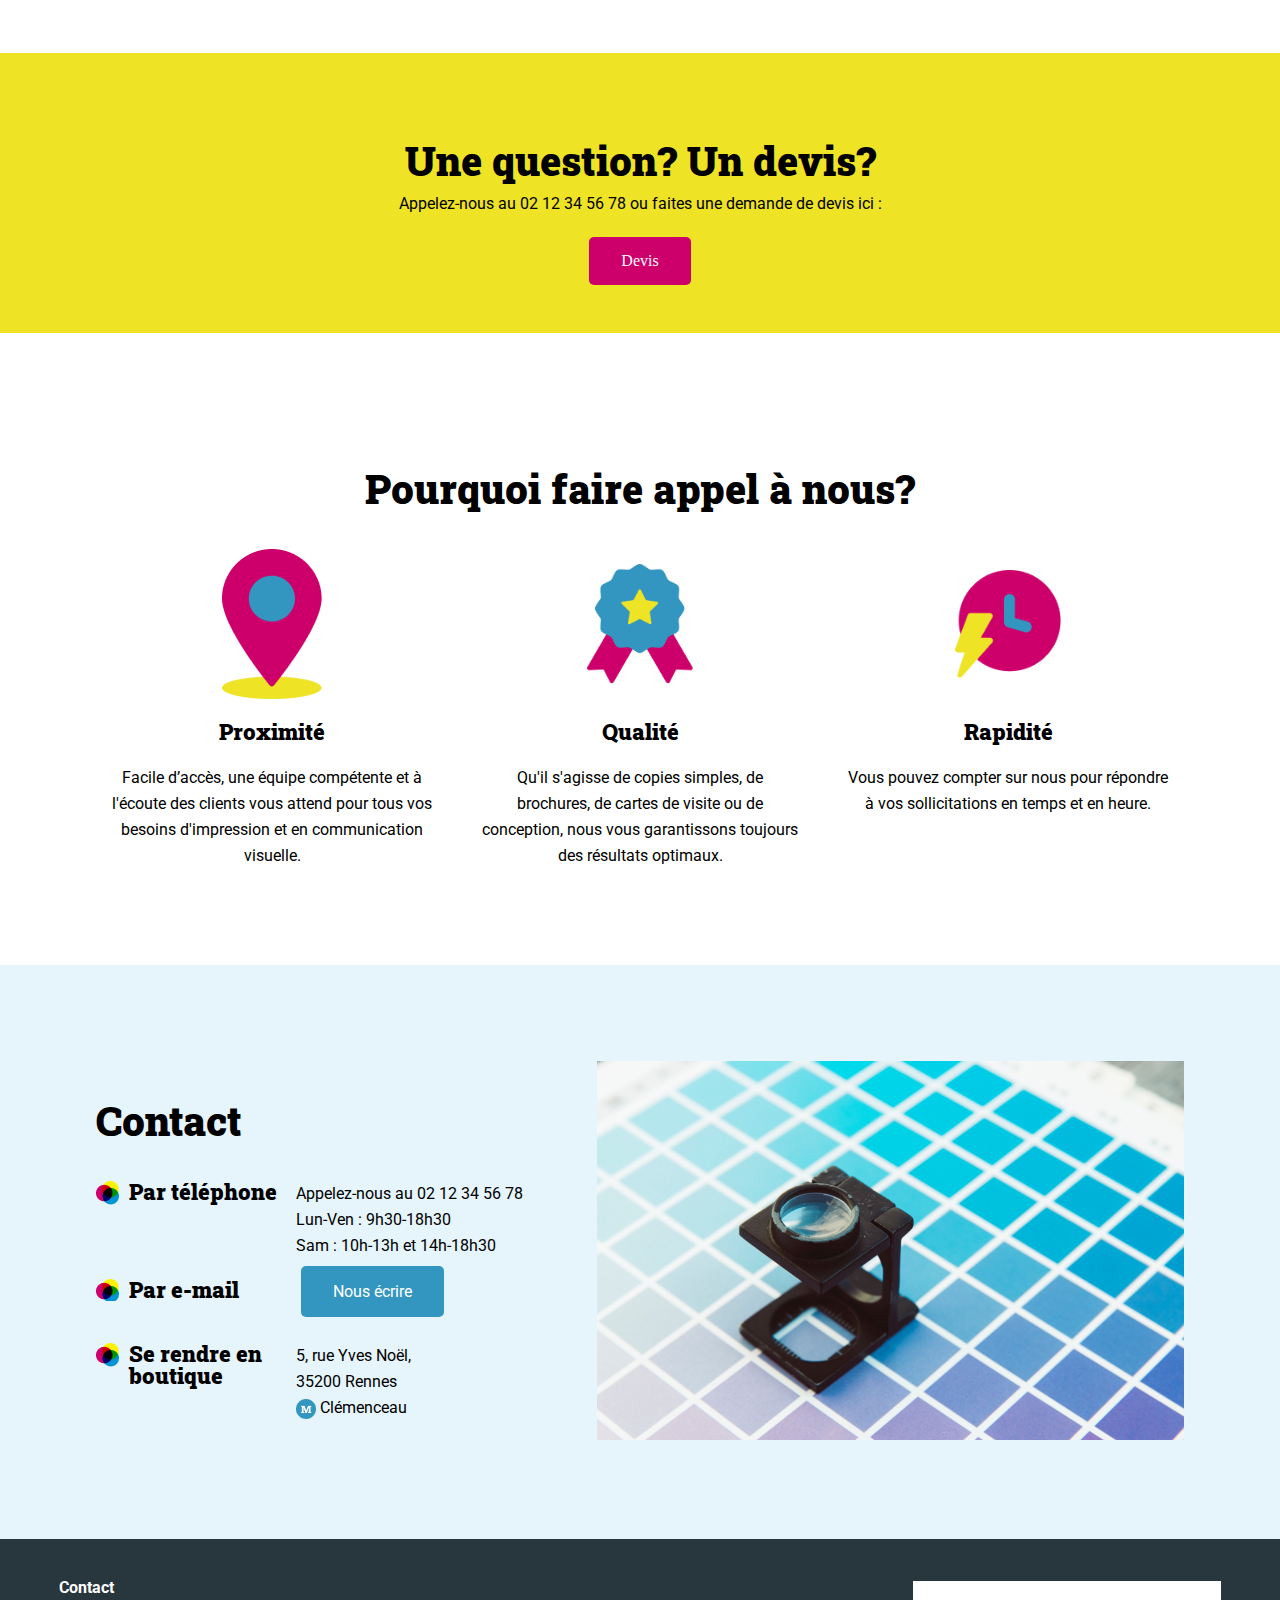
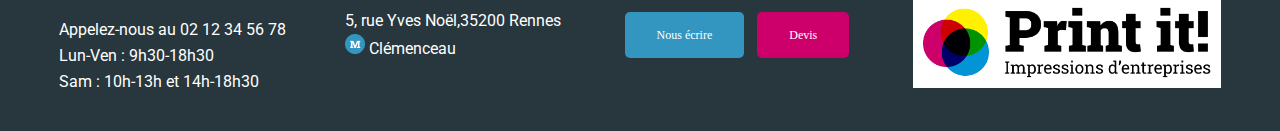
==== commit fd4c26b8: "ajout du modifications" ====
--- a/index.html
+++ b/index.html
@@ -5,6 +5,7 @@
     <meta name="viewport" content="width=device-width, initial-scale=1.0" />
     <title>Print it ! - Impressions d'entreprise</title>
     <link rel="stylesheet" href="./assets/style.css" />
+    <script src="./assets/script.js" defer></script>
     <link rel="preconnect" href="https://fonts.googleapis.com" />
     <link rel="preconnect" href="https://fonts.gstatic.com" crossorigin />
     <link
@@ -24,44 +25,17 @@
       <a class="btn devis" href="mailto:contact@print-it.tld">Devis</a>
     </header>
     <main>
-      <div id="banner">
-        <img
-          class="banner-img"
-          src="./assets/images/slideshow/slide1.jpg"
-          alt="Banner Print-it"
-        />
-        <img
-          class="banner-img"
-          src="./assets/images/slideshow/slide2.jpg"
-          alt="Banner Print-it"
-        />
-        <img
-          class="banner-img"
-          src="./assets/images/slideshow/slide3.jpg"
-          alt="Banner Print-it"
-        />
-        <img
-          class="banner-img"
-          src="./assets/images/slideshow/slide4.png"
-          alt="Banner Print-it"
-        />
-        <p>Impressions tous formats <span>en boutique et en ligne</span></p>
 
-        <div class="arrow">
-          <img class="arrow_left" src="./assets/images/arrow_left.png" alt="" />
-          <img
-            class="arrow_right"
-            src="./assets/images/arrow_right.png"
-            alt=""
-          />
-        </div>
-        <div class="dots">
-          <span class="dot"></span>
-          <span class="dot"></span>
-          <span class="dot"></span>
-          <span class="dot"></span>
-        </div>
-      </div>
+    <div id="banner">
+		
+		<img class="banner-img" src="./assets/images/slideshow/slide1.jpg" alt="Banner Print-it">
+		<p>Impressions tous formats <span>en boutique et en ligne</span></p>
+    
+    <img class="arrow arrow_left" src="./assets/images/arrow_left.png" alt="image fleche gauche">
+		<img class="arrow arrow_right" src="./assets/images/arrow_right.png" alt="image fleche droit">
+
+		<div class="dots"></div>
+	</div>
 
       <section id="about-us" class="container">
         <div>
--- a/assets/style.css
+++ b/assets/style.css
@@ -53,9 +53,7 @@
 	border-collapse: collapse;
 	border-spacing: 0;
 }
-body {
-
-}
+
 section {
 	margin-block: 6em;
 }
@@ -112,6 +110,7 @@
 	width: 100%;
 	min-height: 470px;
 	position: relative;
+
 }
 .banner-img {
 	position: absolute;
